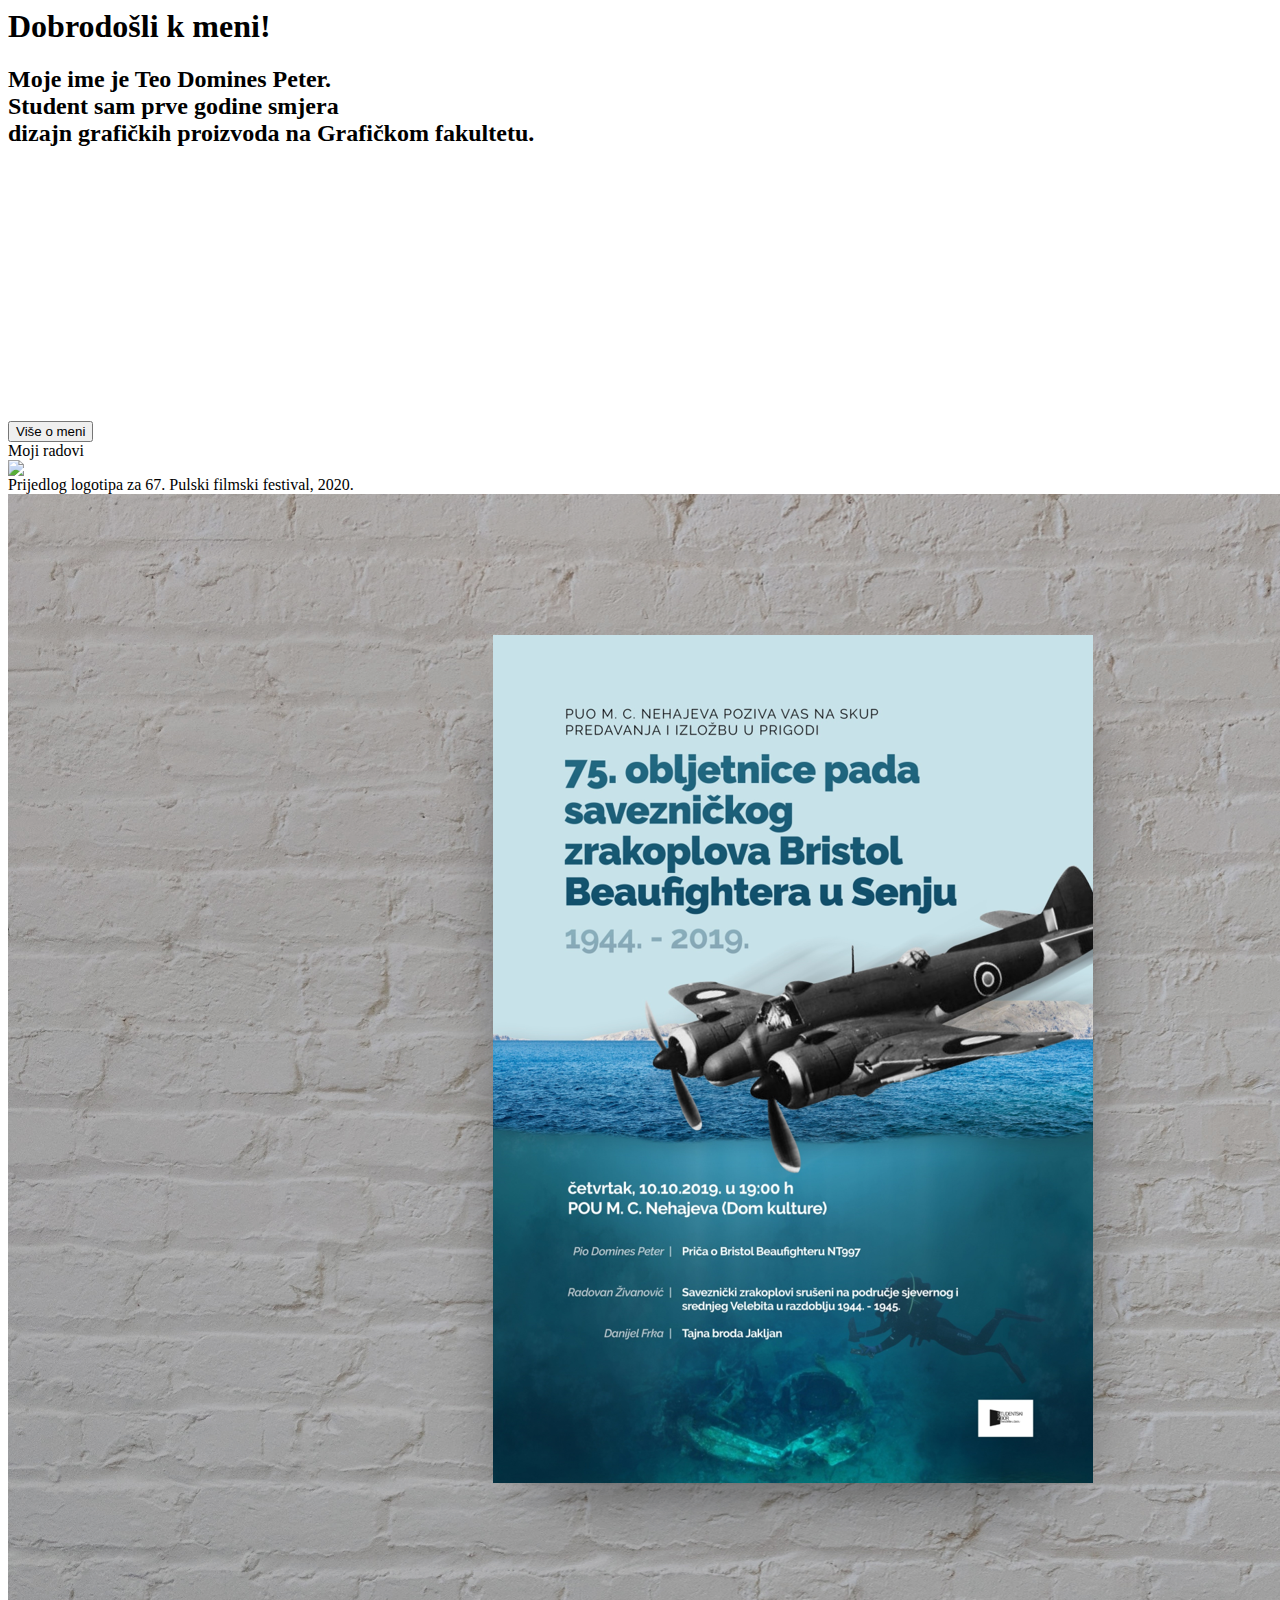
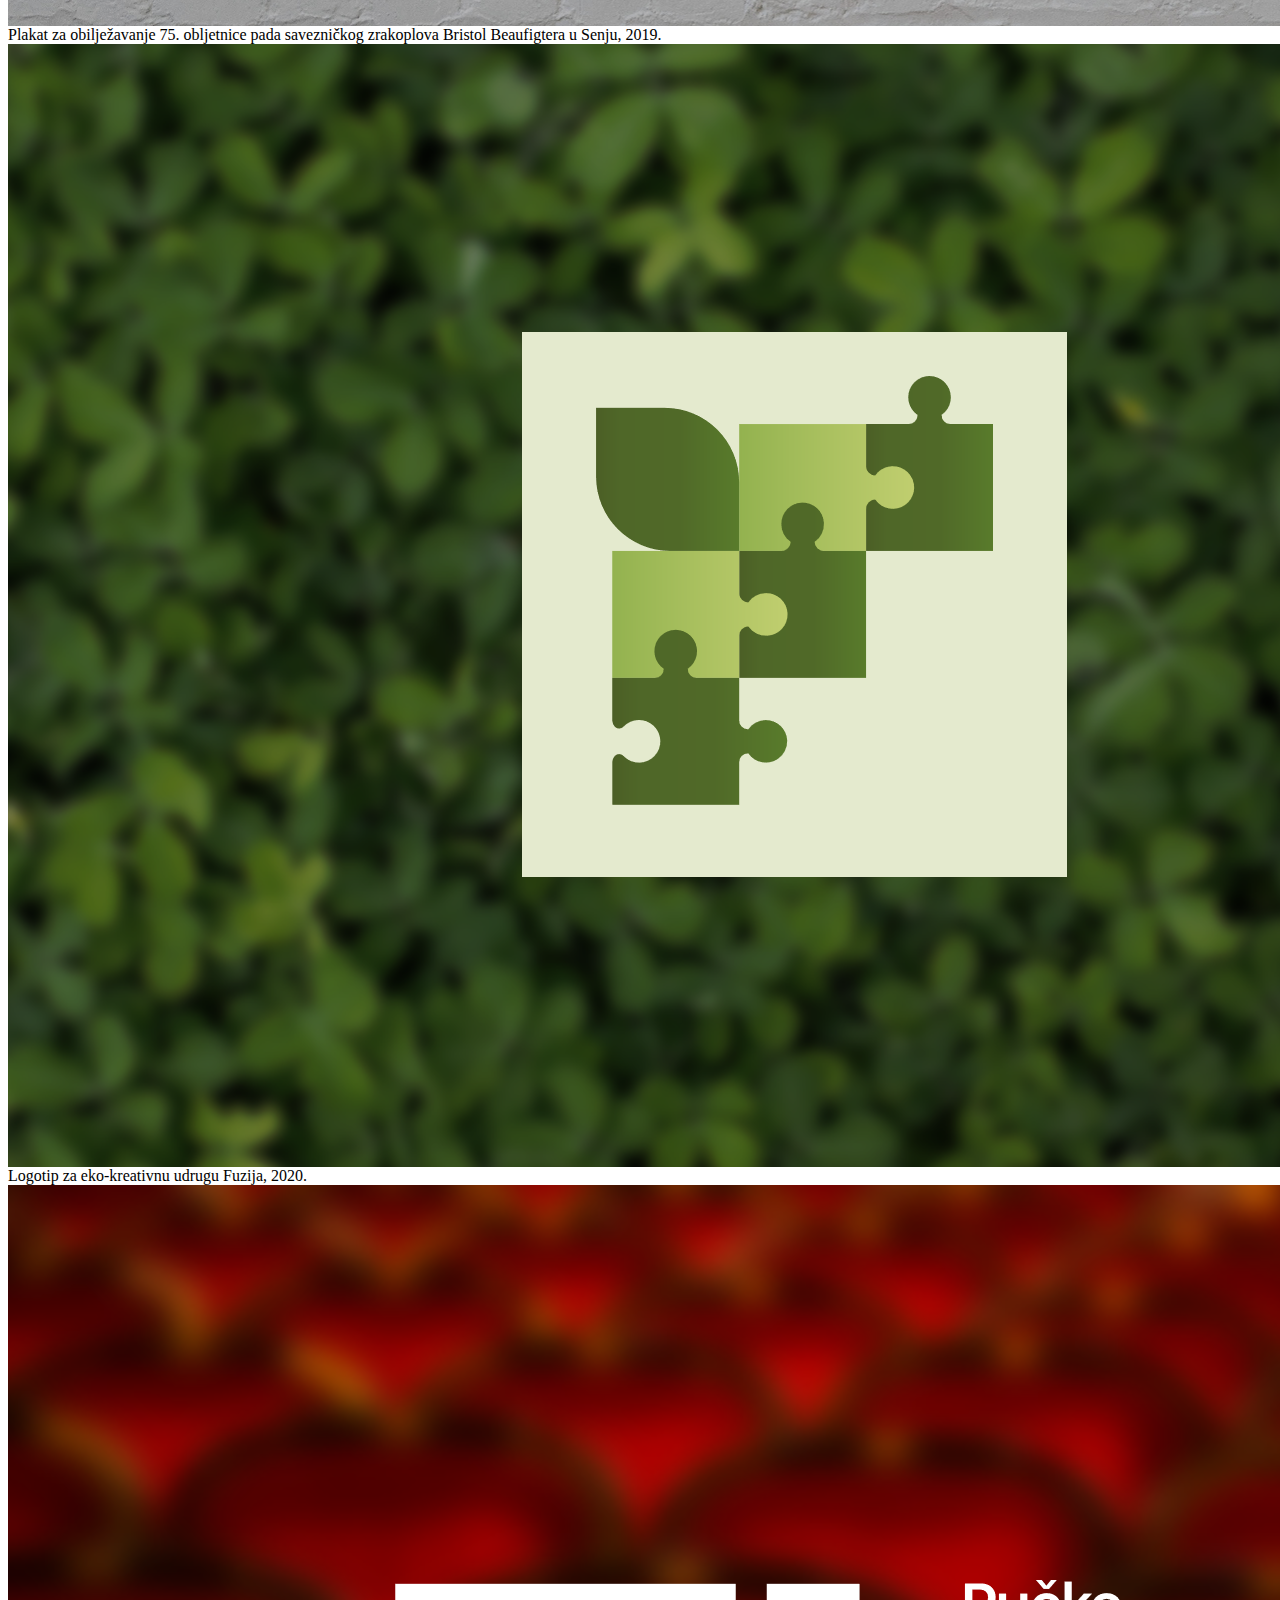
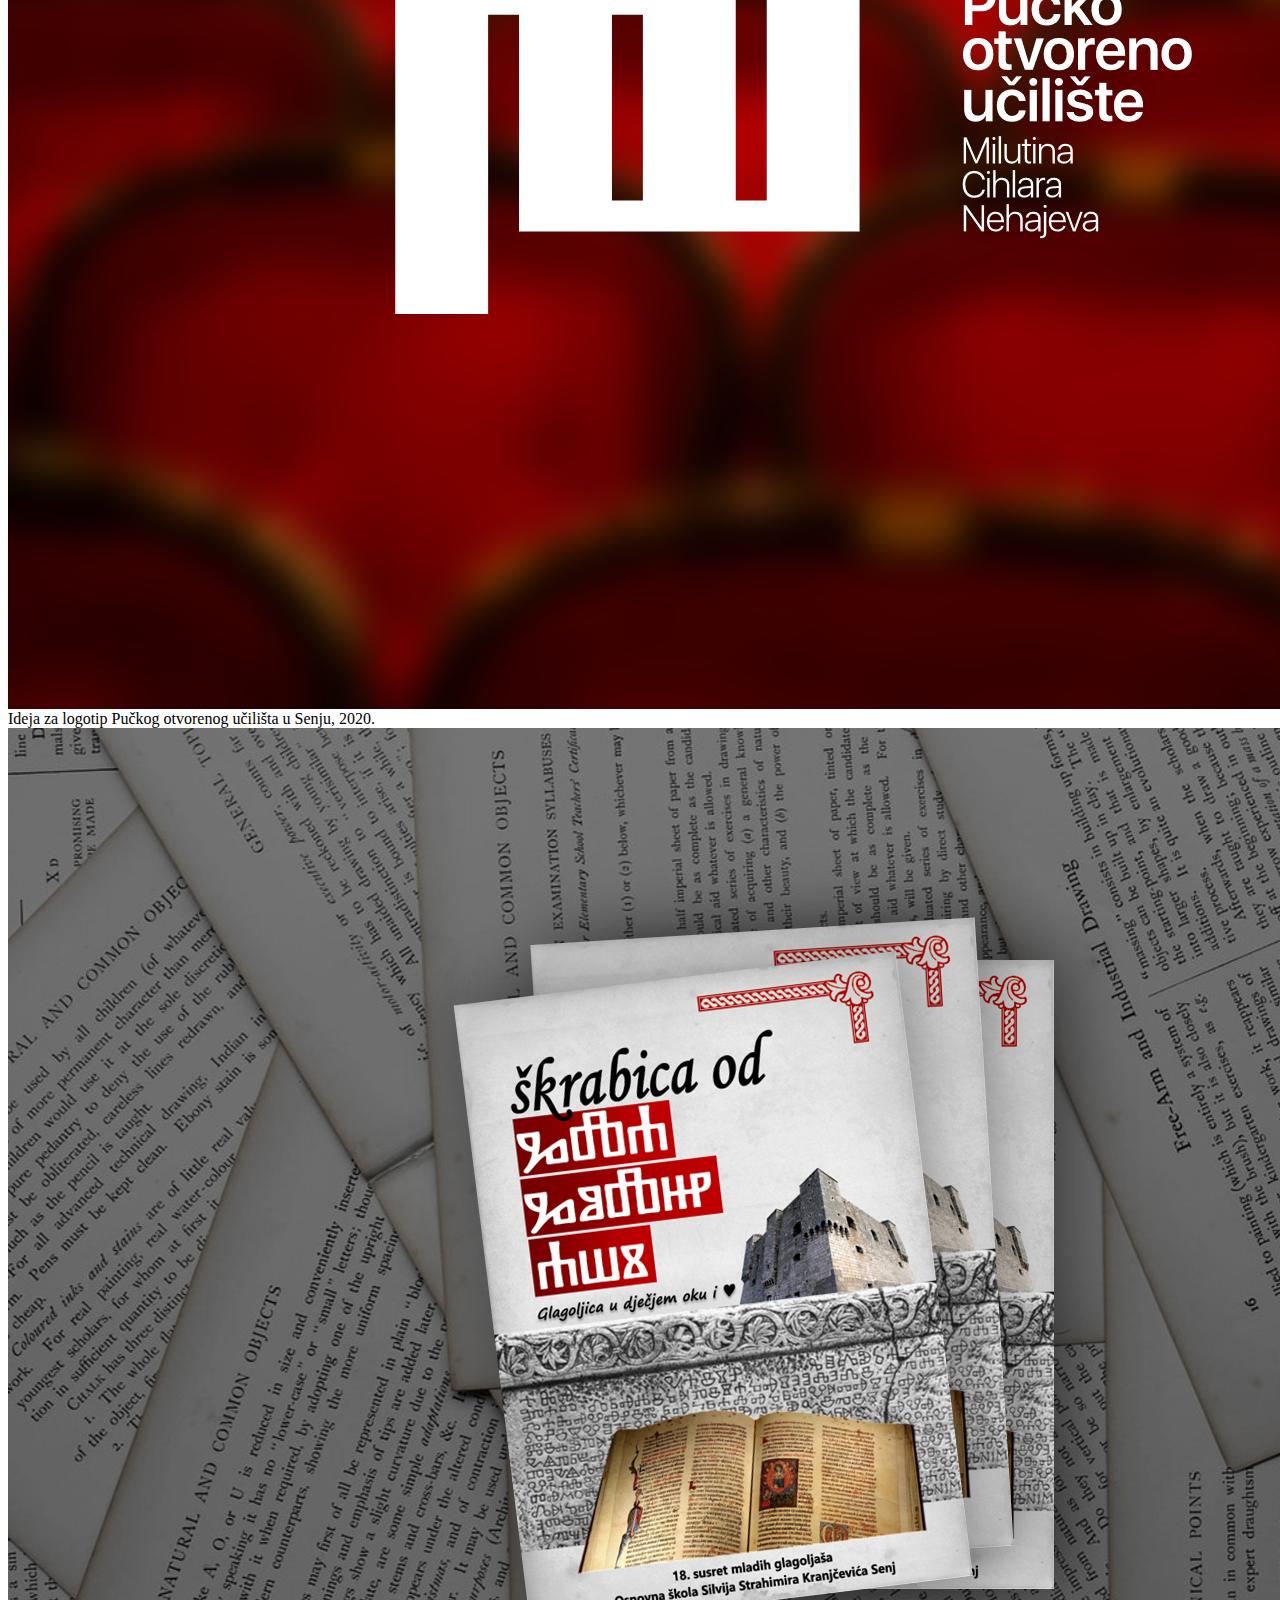
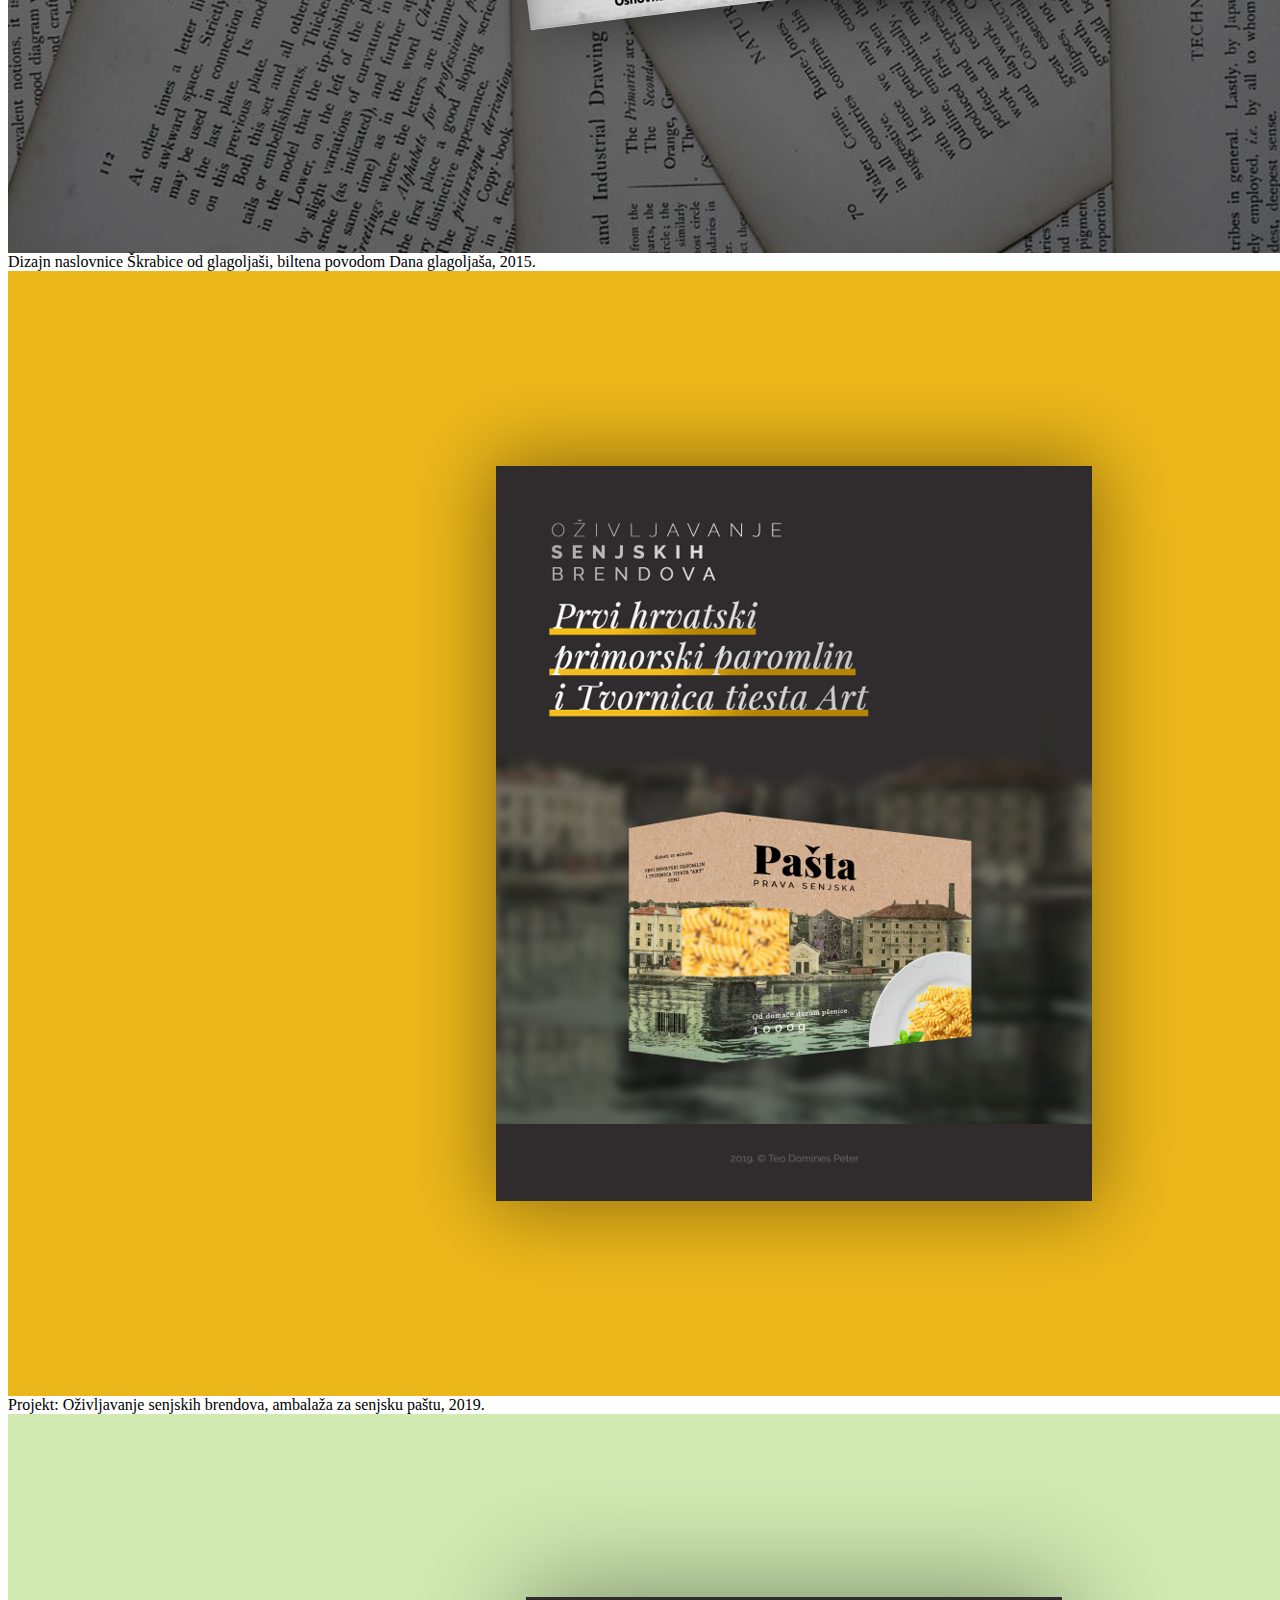
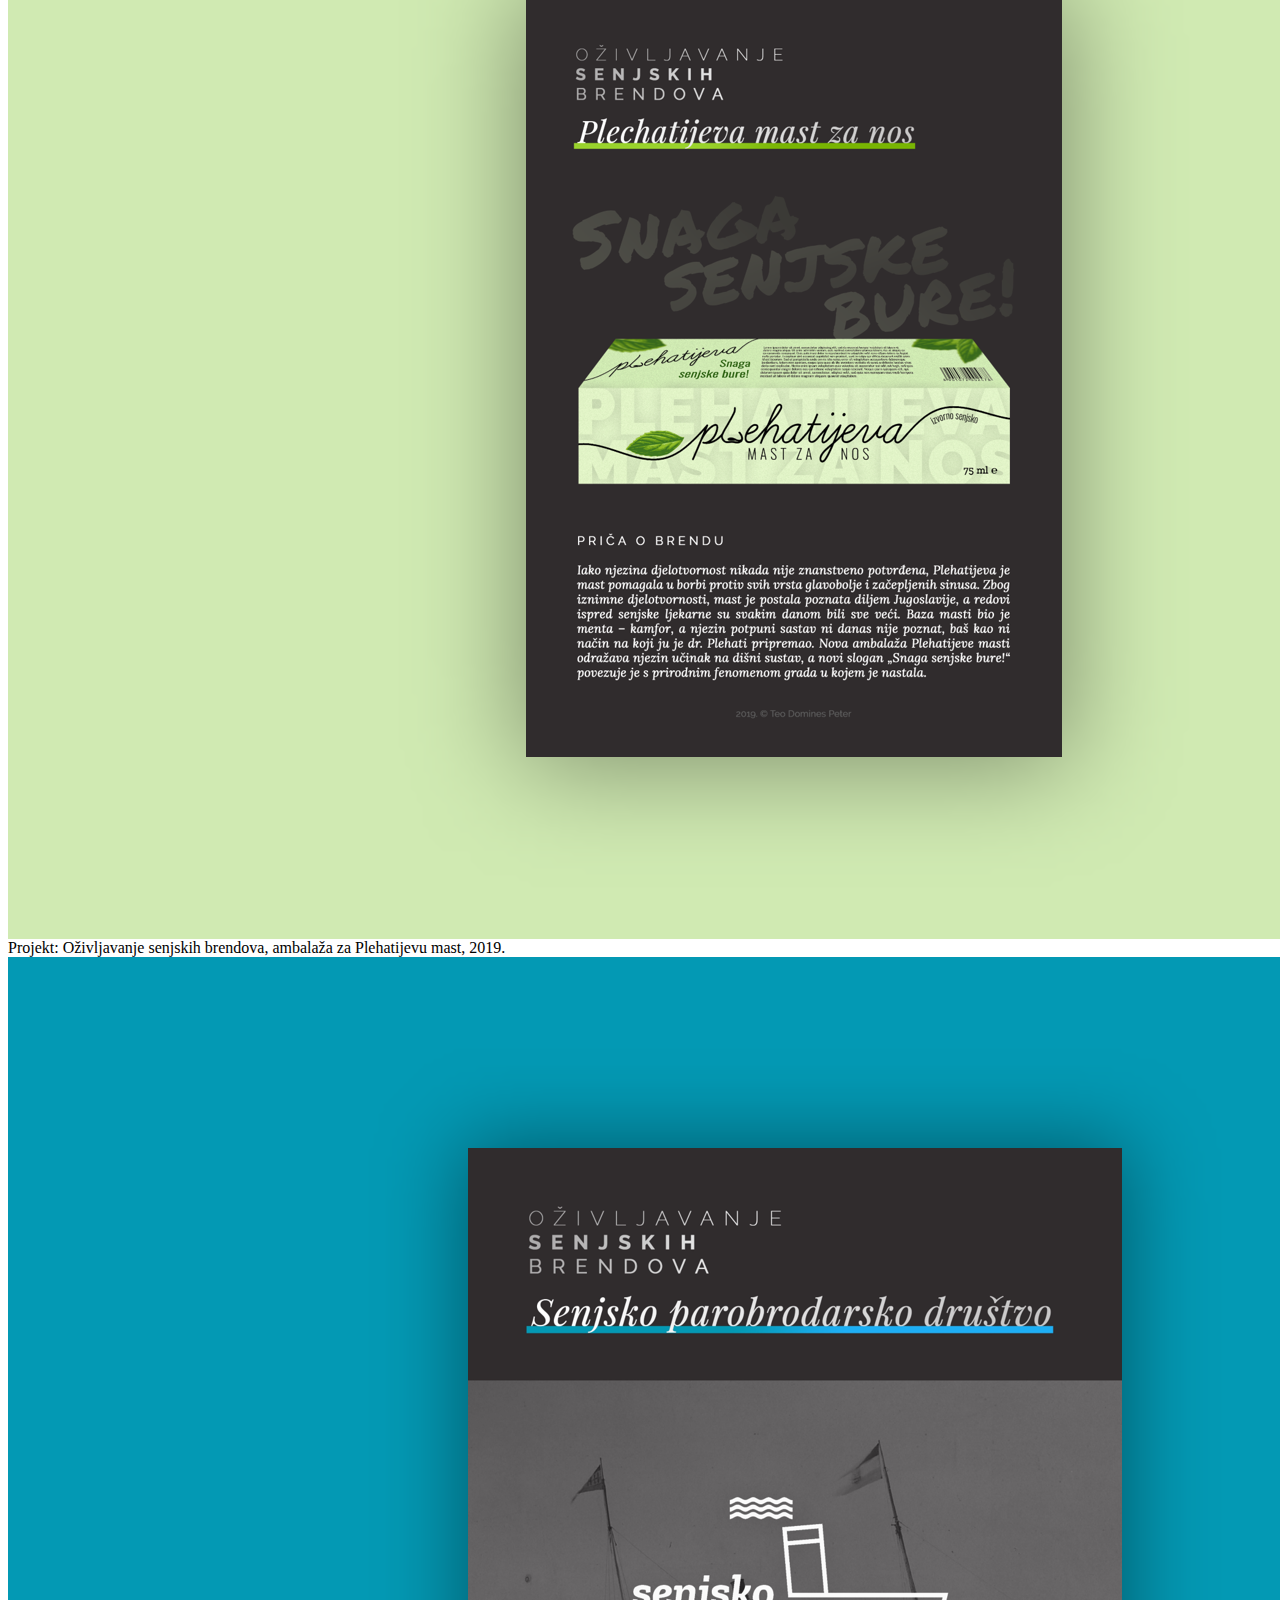
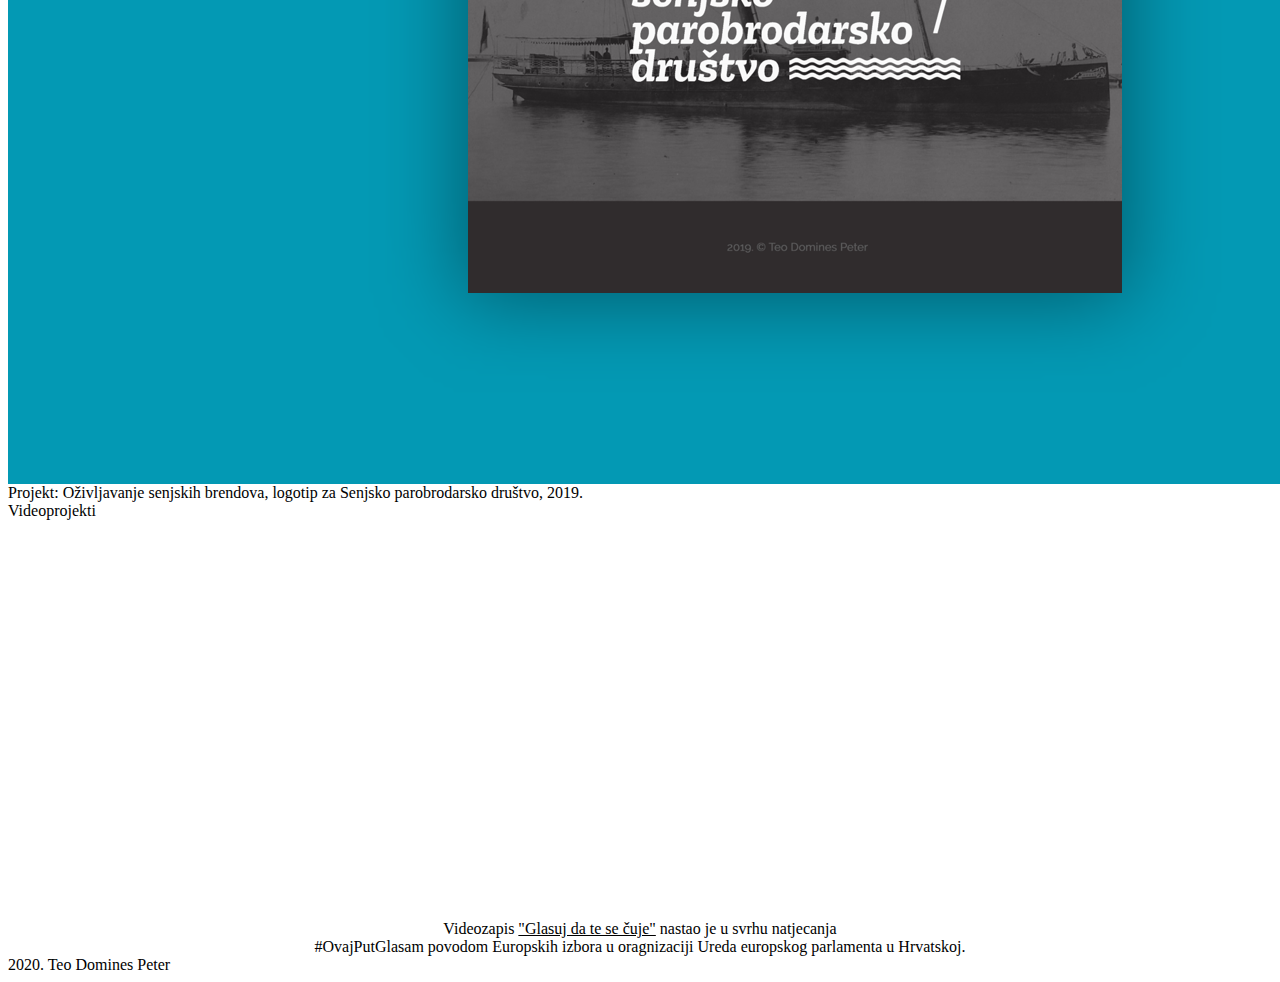
==== osobne_stranice/index.html @ 75e92107 "Add files via upload" ====
<html>
    <head>
        <link rel="stylesheet" type="text/css" href="styles.css">
        <link href="https://fonts.googleapis.com/css2?family=Lexend+Deca&display=swap" rel="stylesheet">
        <link rel="icon" type="image/png" sizes="96x96" href="favicon-96x96.png">

        <meta charset="utf-8">

        <title>Teo Domines Peter</title>
    </head>

    <body>
        <div class="osnovni_okvir">
            <div class="okvir_slika">
                <div class="unutarnji_okvir">
                    <h1 class="pozdrav">
                        Dobrodošli k meni!</h1>

                    <h2 class="kratki_tekst">Moje ime je Teo Domines Peter.<br/>
                        Student sam prve godine smjera <br/> dizajn grafičkih proizvoda
                        na Grafičkom fakultetu.</h2>

                    
                </div>

                <div class="mreze">
                    <a target="_blank" href="facebook.com"><img class="mreze1" src="img/fb.png"></a>
                    <a target="_blank" href="instagram.com"><img class="mreze1" src="img/instagram.png"></a>

                </div>
                <a href="about_me.html"><button class="more_about">Više o meni</button></a>

            </div>
        </div>

      
                
        <div class="naslov">
                    Moji radovi
        </div>


        <div class="radovi_okvir">
            <div class="rad">
               <img class="slika" src="img/slika2.png">
               <div class="tekst">Prijedlog logotipa za 67. Pulski filmski festival, 2020.</div> 
            </div>

            <div class="rad">
                <img class="slika" src="img/slika3.png">
                <div class="tekst">Plakat za obilježavanje 75. obljetnice pada savezničkog zrakoplova Bristol Beaufigtera u Senju, 2019.
                </div> 
             </div>

             <div class="rad">
                <img class="slika" src="img/slika4.png">
                <div class="tekst">Logotip za eko-kreativnu udrugu Fuzija, 2020.
                </div> 
             </div>

             <div class="rad">
                <img class="slika" src="img/slika5.png">
                <div class="tekst">Ideja za logotip Pučkog otvorenog učilišta u Senju, 2020.
                </div> 
             </div>


           
             <div class="rad">
                <img class="slika" src="img/slika6.png">
                <div class="tekst">Dizajn naslovnice Škrabice od glagoljaši, biltena povodom Dana glagoljaša, 2015.
                </div> 
             </div>

             <div class="rad">
                <img class="slika" src="img/slika7.png">
                <div class="tekst">Projekt: Oživljavanje senjskih brendova, ambalaža za senjsku paštu, 2019.
                </div> 
             </div>

             <div class="rad">
                <img class="slika" src="img/slika8.png">
                <div class="tekst">Projekt: Oživljavanje senjskih brendova, ambalaža za Plehatijevu mast, 2019.
                </div> 
             </div>

             <div class="rad">
                <img class="slika" src="img/slika9.png">
                <div class="tekst">Projekt: Oživljavanje senjskih brendova, logotip za Senjsko parobrodarsko društvo, 2019.
                </div> 
             </div>
          
          </div>

          <div class="naslov">
            Videoprojekti
        </div>

        <div class="yt_vid">
          <iframe width=80% height="400px" src="https://www.youtube-nocookie.com/embed/3fBWbzDaPOc" frameborder="0" allow="accelerometer; autoplay; encrypted-media; gyroscope; picture-in-picture" allowfullscreen>
          </iframe>

          <div class="tekst" style="text-align: center;">Videozapis <u>"Glasuj da te se čuje"</u> nastao je u svrhu natjecanja <br/> #OvajPutGlasam povodom Europskih izbora u oragnizaciji Ureda europskog parlamenta u Hrvatskoj.</div>
        </div>

           
          <footer>
            <div class="centerDiv">
                
                    <span class="">2020. Teo Domines Peter</span>
                   
            </div>

            
          </footer>


        


          

    </body>
</html>
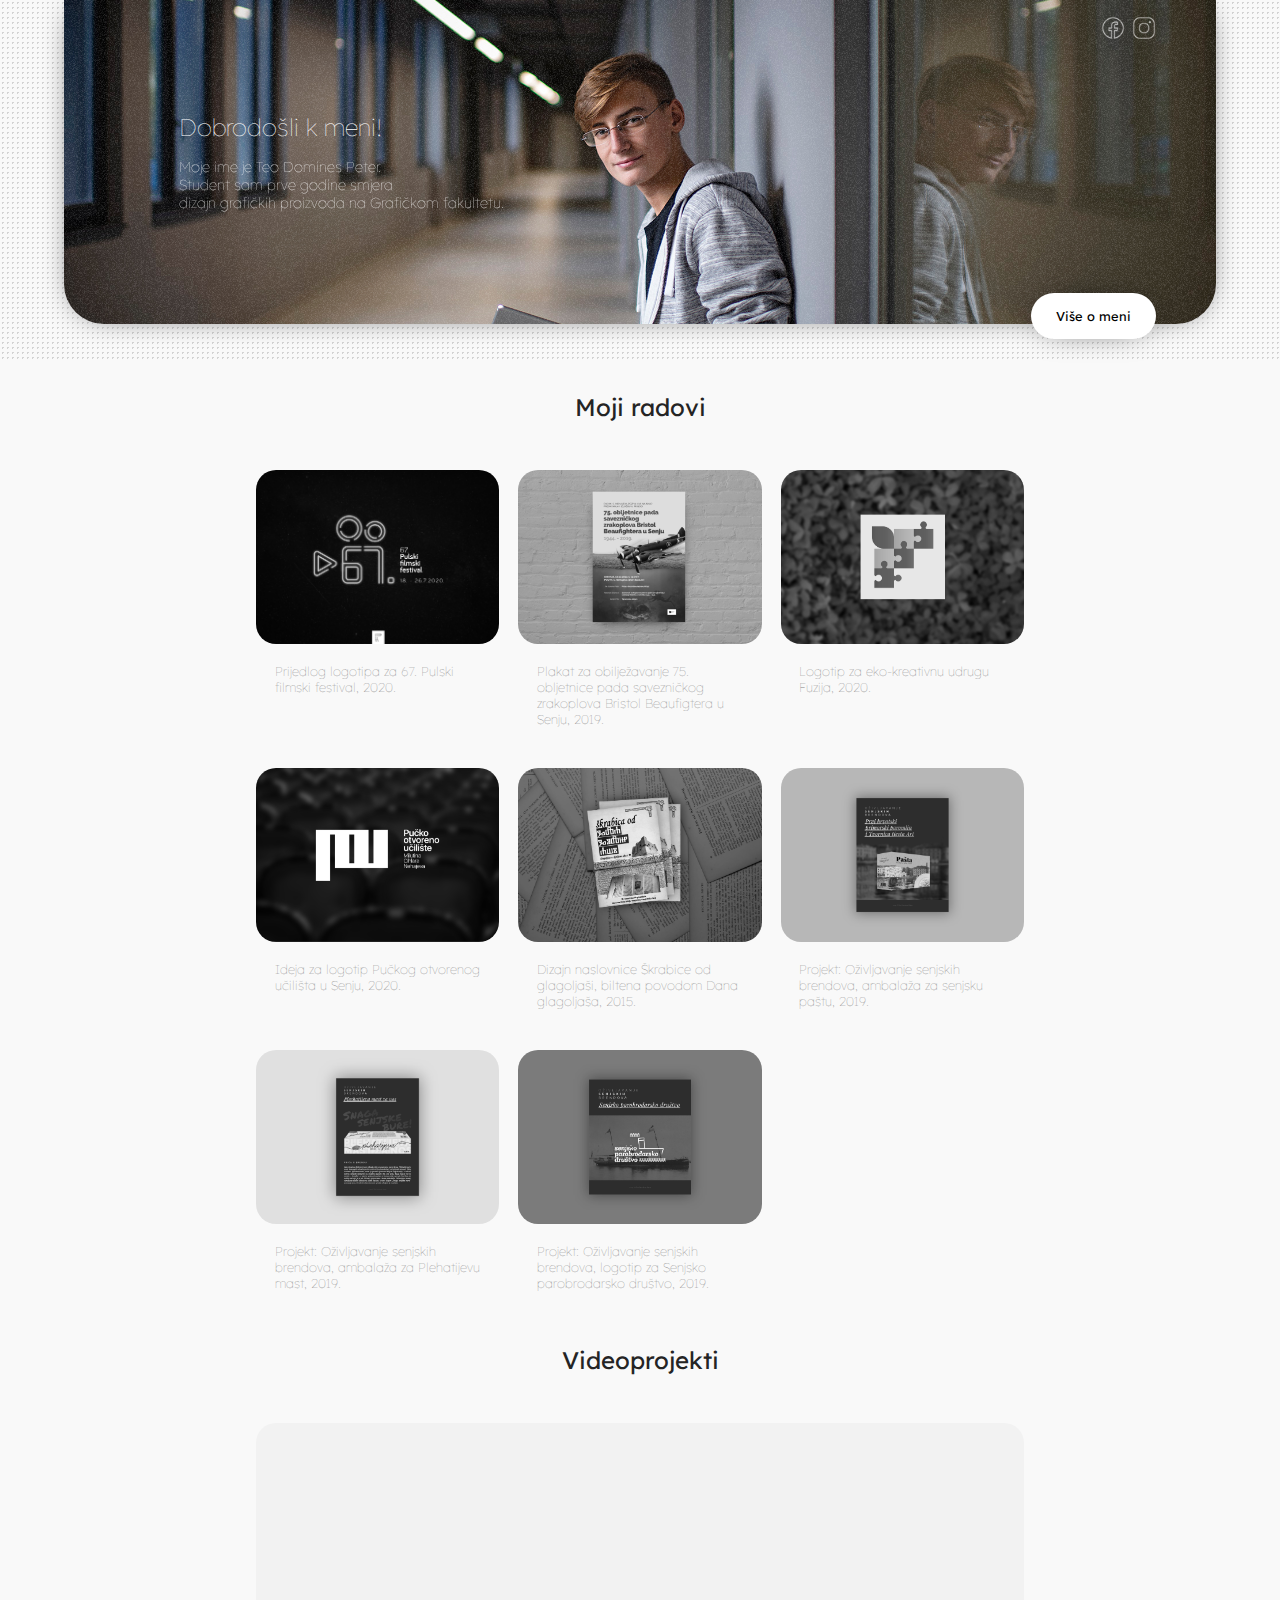
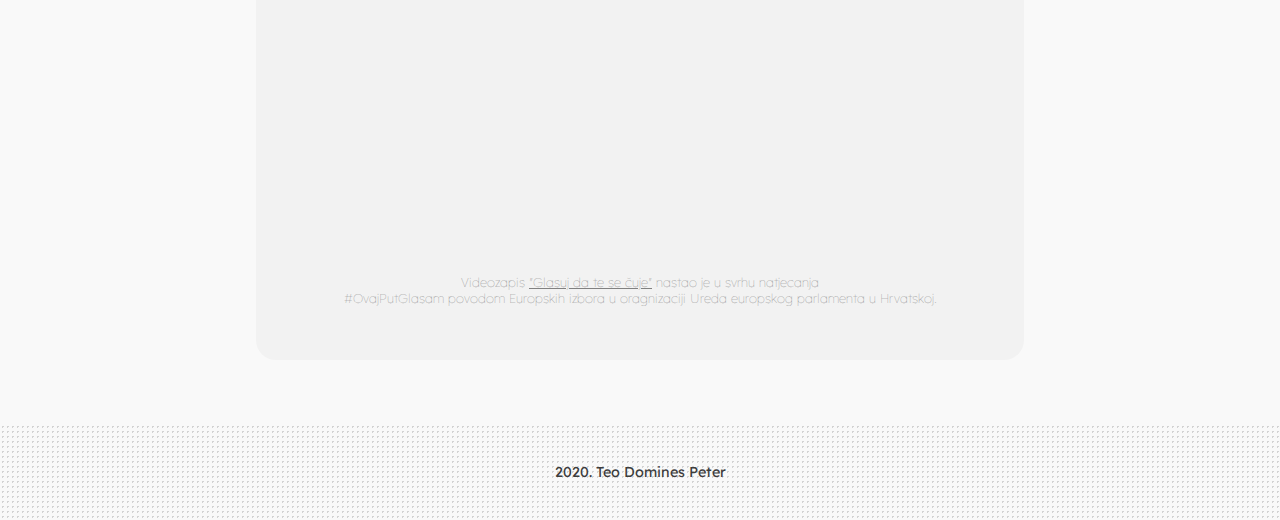
==== commit b58e581f: "Update index.html" ====
--- a/osobne_stranice/index.html
+++ b/osobne_stranice/index.html
@@ -42,7 +42,7 @@
 
         <div class="radovi_okvir">
             <div class="rad">
-               <img class="slika" src="img/slika2.png">
+               <img class="slika" src="img/Slika2.png">
                <div class="tekst">Prijedlog logotipa za 67. Pulski filmski festival, 2020.</div> 
             </div>
 
@@ -121,4 +121,4 @@
           
 
     </body>
-</html>+</html>
--- a/osobne_stranice/styles.css
+++ b/osobne_stranice/styles.css
@@ -0,0 +1,357 @@
+body{
+    margin:0px;
+    padding:0px;
+    background-color: #F9F9F9;
+}
+.osnovni_okvir{
+    height:40vh;
+    width:100%;
+    background: radial-gradient(lightgray 1px, transparent 1px);
+    background-size: 5px 5px;
+    margin-bottom: 2em;
+}
+
+.okvir_slika{
+    width:90%;
+    max-width:2300px;
+    box-shadow: 0px 0px 33px -15px rgba(0,0,0,1);
+    height:90%;
+
+    background-image: url('img/glavna1.jpg');
+    background-position: center;
+    background-size: cover;
+    background-repeat: no-repeat;
+    margin:auto;
+    border-radius: 0px 0px 40px 40px;
+
+    position: relative;
+}
+
+.unutarnji_okvir{
+    width:80%;
+    margin:auto;
+
+    position: relative;
+    top: 50%;
+    transform: translateY(-50%);
+
+}
+
+.pozdrav{
+    font-family: 'Lexend Deca', sans-serif;
+    color:white;
+    font-size:1.5em;
+    
+    font-weight:100;
+}
+
+.kratki_tekst{
+    font-family: 'Lexend Deca', sans-serif;
+    font-size:0.9em;
+    color:white;
+    opacity: 85%;
+    font-weight: 100;
+}
+
+.mreze{
+    position:absolute;
+    top:0px;
+    right:60px;
+    margin-top:1em;
+}
+
+.mreze1{
+    height:1.5em;
+    opacity:70%;
+    margin-left:0.2em;
+    transition:0.2s;
+}
+
+.mreze1:hover{
+    opacity:90%;
+}
+
+.more_about{
+    position:absolute;
+    bottom: -15px;
+    right:60px;
+
+    box-shadow: 0px 0px 33px -15px rgba(0,0,0,1);
+
+    font-family: 'Lexend Deca', sans-serif;
+    font-size:0.8em;
+    background-color: white;
+    border: 0px;
+    padding:15 25 15 25px;
+    border-radius: 40px;
+
+    outline:none;
+
+    transition:0.2s;
+}
+
+.more_about:hover{
+    box-shadow: 0px 0px 33px -9px rgba(0,0,0,1);
+    cursor: pointer;
+    
+}
+
+
+
+.naslov{
+    font-family: 'Lexend Deca', sans-serif;
+    color:#242424;
+    font-size:1.5em;
+    width:100%;
+    //display:inline-block;
+    //padding-bottom: 3px;
+    //border-bottom:2px solid black;
+
+    
+    margin:auto;
+    text-align:center;
+    margin-bottom:2em;
+}
+
+
+
+.rad {
+    height: auto;
+  }
+  
+  .slika{
+      width:100%;
+      border-radius: 20px;
+      filter:grayscale(100%);
+      transition: 0.3s;
+  }
+
+  .slika:hover{
+      filter:grayscale(0%);
+      transform:scale(1.01);
+      box-shadow: 0px 5px 33px -15px rgba(0,0,0,0.5);
+  }
+  
+  .tekst{
+      width:90%;
+      margin: auto;
+      text-align: left;
+    padding:0.5em;
+      margin-bottom: 1.2em;
+      margin-top:1em;
+      
+      font-family: 'Lexend Deca', sans-serif;
+    font-size:0.8em;
+    color:#818181;
+    font-weight: 100;
+
+   
+  
+  }
+  
+  .radovi_okvir {
+    max-width: 1200px;
+    width:60%;
+    margin: 0 auto;
+    display: grid;
+    grid-gap: 1.2rem;
+
+    margin-bottom:2em;
+
+    
+
+  }
+  
+  /* Screen larger than 600px? 2 column */
+  @media (min-width: 600px) {
+    .radovi_okvir { grid-template-columns: repeat(2, 1fr); }
+  }
+  
+  /* Screen larger than 900px? 3 columns */
+  @media (min-width: 900px) {
+    .radovi_okvir { grid-template-columns: repeat(3, 1fr); }
+  }
+
+footer{
+    background: radial-gradient(lightgray 1px, transparent 1px);
+    background-size: 5px 5px;
+    margin:0px;
+    margin-block-end: 0px;
+    margin-block-start: 0px;
+    height:6em;
+
+    text-align:center;
+    
+}
+
+.centerDiv{
+    position: relative;
+    top: 50%;
+    transform: translateY(-50%);
+
+    font-family: 'Lexend Deca', sans-serif;
+    font-size:0.9em;
+    color:#3D3D3D;
+}
+
+
+
+
+
+
+
+
+.yt_vid{
+    margin:auto;
+    text-align: center;
+    width:60%;
+
+    background-color: #F2F2F2;
+    border-radius: 20px;
+
+    padding:2em;
+
+    margin-bottom:4em;
+}
+
+
+/** ABOUT ME STILOVI**/
+
+.sadrzaj_o_meni{
+    width:100%;
+    font-family: 'Lexend Deca', sans-serif;
+    font-size:1em;
+    color:#818181;
+    text-align:center;
+    line-height: 150%;
+
+
+}
+
+blockquote{
+    width:60%;
+    background-color:#F1F1F1;
+    border-radius: 20px;
+    display:inline-block;
+    padding:3em;
+    font-size:1.1em;
+    color:#686868;
+    margin:auto;
+    margin-top:2em;
+    margin-bottom:2em;
+}
+
+
+
+* {
+    box-sizing: border-box;
+  }
+
+
+.top5_okvir{
+    width:100%;
+    background: radial-gradient(lightgray 1px, transparent 1px);
+    background-size: 5px 5px;
+
+    display: flex;  
+	justify-content: center;
+	align-items: center;
+    flex-wrap: wrap;
+
+    padding:3em;
+
+    margin-bottom: 3em;
+    margin-top: 3em;
+}
+
+.top5 {
+    float: left;
+    margin:1em;
+    width: 28%;
+    padding: 2em;
+    height:auto;
+
+    height: 20em;
+
+    border-radius: 30px;
+    box-shadow: 0px 0px 33px -15px rgba(0,0,0,0.5);
+    background-color:white;
+    
+  }
+  
+  /* Clear floats after the columns */
+  .top5_okvir:after {
+    content: "";
+    display: table;
+    clear: both;
+  }
+  
+.glazba{
+    width: 100%;
+    margin-top:1em;
+    margin-bottom:1em;
+    
+}
+
+  /* Responsive layout - makes the two columns stack on top of each other instead of next to each other */
+  @media screen and (max-width: 800px) {
+    .top5 {
+      width: 100%;
+    }
+  }
+
+.top5_naslov{
+    font-family: 'Lexend Deca', sans-serif;
+    color:#525252;
+    font-size: 1.2em;
+}
+
+ul{
+    list-style-type: square;
+}
+
+ul, li{
+
+    font-family: 'Lexend Deca', sans-serif;
+    color:#7D7D7D;
+    font-size: 1em;
+}
+
+.download{
+    
+
+    font-family: 'Lexend Deca', sans-serif;
+    font-size:0.8em;
+    background-color: white;
+    border: 0px;
+    padding:15 25 15 25px;
+    border-radius: 40px;
+
+    outline:none;
+
+    transition:0.2s;
+    margin:auto;
+    margin-top:1em;
+}
+
+.download:hover{
+    box-shadow: 0px 0px 33px -15px rgba(0,0,0,0.3);
+    cursor: pointer;
+}
+
+.back{
+    left: 10%;
+
+}
+
+.video_okvir{
+    background-color:#F1F1F1;
+    margin:auto;
+    padding:2em;
+    margin-top:2em;
+}
+.video{
+    width:50%;
+    height:auto;
+
+}